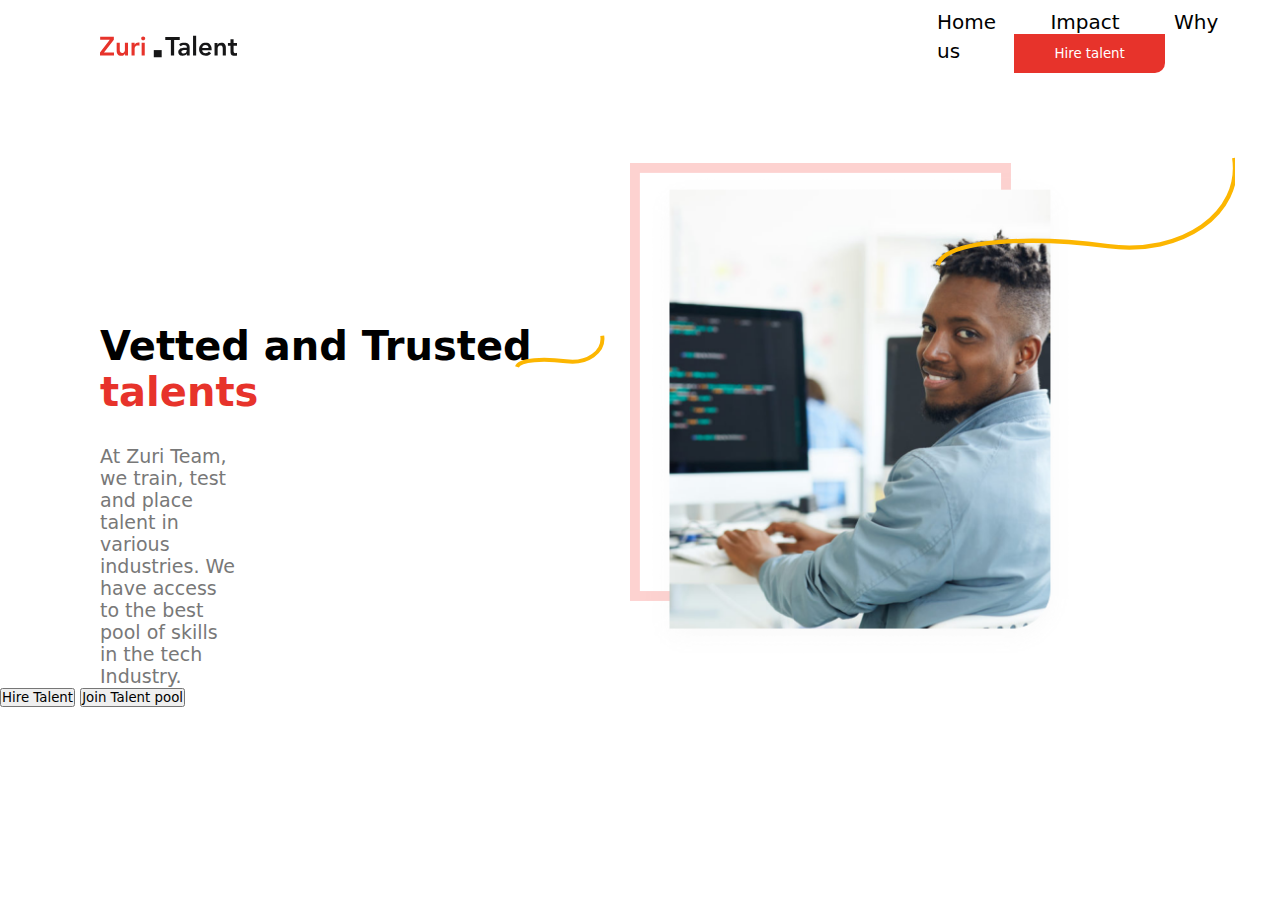
==== experience.html @ 0aecf0aa "Fourth commit containing the third page" ====
<!DOCTYPE html>
<html lang="en">
<head>
    <meta charset="UTF-8">
    <meta http-equiv="X-UA-Compatible" content="IE=edge">
    <meta name="viewport" content="width=device-width, initial-scale=1.0">
    <link rel="stylesheet" href="experience.css"/>
    <title>Zuri</title>
</head>
<body>
    <header>
        <img src="images-thirdpage/logo2.svg">
        <div>
        <a id="head-one">Home</a>
        <a id="head-two">Impact</a>
        <a id="head-three">Why us</a>
        <button>Hire talent</button>
    </div>
    </header>
    <section class="first-phase">
        <div>
        <h2>Vetted and Trusted <span>talents</span></h2>
        <img src="images-thirdpage/thick2.svg" class="whip-one">
        <p>At Zuri Team, we train, test and place talent in various
             industries. We have access to the best pool of skills in
              the tech Industry.</p>
              <button>Hire Talent</button>
              <button>Join Talent pool</button>
            </div>
            <div>
                <img src="images-thirdpage/section1.png" class="man">
                <img src="images-thirdpage/line1.svg" class="whip-two">
            </div>
    </section>
</body>
</html>
---- experience.css ----
*{
    box-sizing: border-box;
    margin: 0;
    padding: 0;
    font-family: system-ui, -apple-system, BlinkMacSystemFont, 'Segoe UI', Roboto, Oxygen, Ubuntu, Cantarell, 'Open Sans', 'Helvetica Neue', sans-serif;
}
header{
    display: flex;
    font-size: 20px;
}
header img{
    margin-left: 100px;
    margin-top: 20px;
}
header div{
    margin-left: 700px;
    margin-top: 10px;
    cursor: pointer;
    }
#head-one{
    margin-right: 48px;
}

#head-two{
    margin-right: 48px;
}
#head-three{
    margin-right: 48px;
}
a:hover{
    padding-bottom: 15px;
    border-bottom: 2px solid #e7332b;
}
header button{
    background-color: #e7332b;
    color: #fff;
    border: none;
    border-bottom-right-radius: 10px;
    padding: 12px 40px 12px 40px;
    cursor: pointer;
}
.first-phase{
    display: flex;
}
.first-phase h2{
    font-size: 35px;
}
.first-phase h2{
    margin: 250px 0px 0px 100px;
    font-size: 40px;
}
.first-phase span{
    color: #e7332b;
}
.whip-one{
    position: absolute;
    margin-left: 515px;
    top: 335px;
    width: 90px;
}
.first-phase p{
    font-size: 19px;
    margin: 30px 390px 0px 100px;
    color: #787878;
    font-weight: 490;
}
.man{
    width: 450px;
    margin-top: 90px;
    margin-right: -500px;
}
.whip-two{
   position: relative;
    width: 300px;
top: -400px;
margin-left: 350px;
}
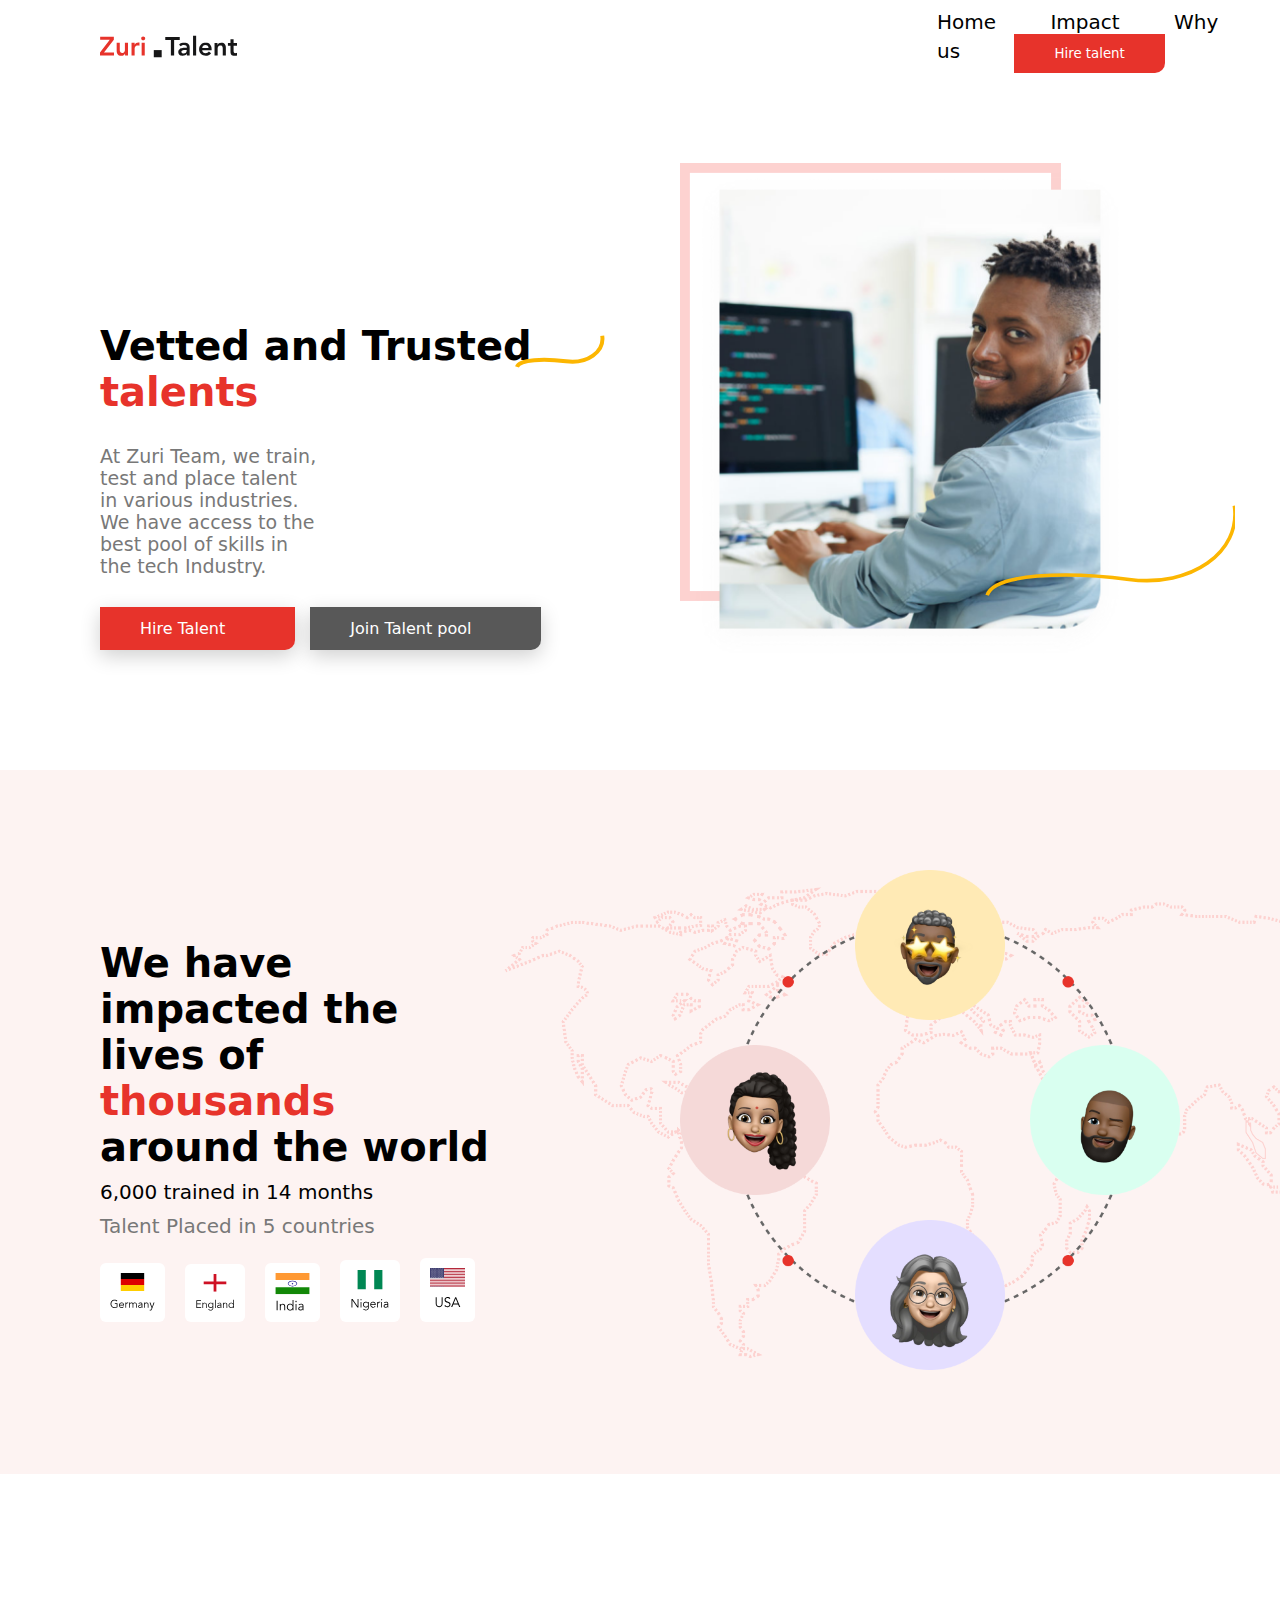
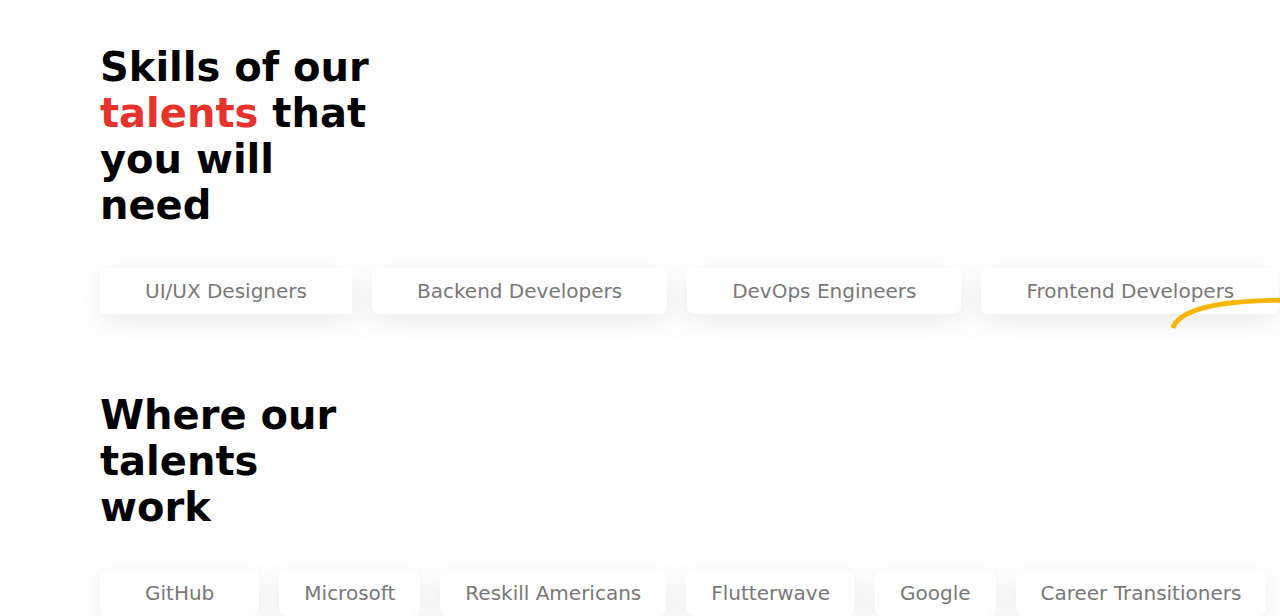
==== commit a542eb2b: "commit for third phase of third page" ====
--- a/experience.html
+++ b/experience.html
@@ -9,7 +9,7 @@
 </head>
 <body>
     <header>
-        <img src="images-thirdpage/logo2.svg">
+        <img src="images/thirdpage/logo2.svg">
         <div>
         <a id="head-one">Home</a>
         <a id="head-two">Impact</a>
@@ -20,17 +20,54 @@
     <section class="first-phase">
         <div>
         <h2>Vetted and Trusted <span>talents</span></h2>
-        <img src="images-thirdpage/thick2.svg" class="whip-one">
+        <img src="images/thirdpage/thick2.svg" class="whip-one">
         <p>At Zuri Team, we train, test and place talent in various
              industries. We have access to the best pool of skills in
               the tech Industry.</p>
-              <button>Hire Talent</button>
-              <button>Join Talent pool</button>
+              <button class="hire-talent">Hire Talent</button>
+              <button class="join-talent">Join Talent pool</button>
             </div>
             <div>
-                <img src="images-thirdpage/section1.png" class="man">
-                <img src="images-thirdpage/line1.svg" class="whip-two">
+                <img src="images/thirdpage/section1.png" class="man">
+                <img src="images/thirdpage/line1.svg" class="whip-two">
             </div>
+    </section>
+    <section class="sec-phase">
+        <div>
+<h2>We have impacted the lives of 
+    <span class="tsands">thousands</span> around the world</h2>
+    <p class="trained">6,000 trained in 14 months</p>
+    <p class="tlent">Talent Placed in 5 countries</p>
+<img src="images/thirdpage/GER.svg" alt="Germany's flag" class="gmany">
+<img src="images/thirdpage/ENG.svg" alt="England's flag" class="eland">
+<img src="images/thirdpage/ind.svg" alt="India's flag" class="india">
+<img src="images/thirdpage/NIG.svg" alt="Nigeria's flag" class="naija">
+<img src="images/thirdpage/ussa.svg" alt="USA's flag" class="yankee">
+</div>
+<div>
+    <img src="images/thirdpage/section2.png" alt="an image of people bitmoji" class="bitmoji">
+</div>
+    </section>
+    <section class="thd-phase">
+<h2>Skills of our <span>talents</span> that
+     you will need</h2>
+     <div>
+    <p class="ui">UI/UX Designers</p>
+     <p class="cohort">Backend Developers</p>
+     <p class="cohort">DevOps Engineers</p>
+     <p class="cohort">Frontend Developers</p>
+     </div>
+     <img src="images/thirdpage/line1.svg" alt="a line" class="whip-three">
+<h3>Where our talents work</h3>
+<div>
+    <p class="github">GitHub</p>
+    <p class="location">Microsoft</p>
+    <p class="location">Reskill Americans</p>
+    <p class="location">Flutterwave</p>
+    <p class="location">Google</p>
+    <p class="location">Career Transitioners</p>
+
+</div>
     </section>
 </body>
 </html>--- a/experience.css
+++ b/experience.css
@@ -7,6 +7,7 @@
 header{
     display: flex;
     font-size: 20px;
+
 }
 header img{
     margin-left: 100px;
@@ -16,6 +17,7 @@
     margin-left: 700px;
     margin-top: 10px;
     cursor: pointer;
+    position: sticky;
     }
 #head-one{
     margin-right: 48px;
@@ -30,6 +32,7 @@
 a:hover{
     padding-bottom: 15px;
     border-bottom: 2px solid #e7332b;
+    background-color: rgba(210, 232, 245, 0.2);
 }
 header button{
     background-color: #e7332b;
@@ -60,7 +63,7 @@
 }
 .first-phase p{
     font-size: 19px;
-    margin: 30px 390px 0px 100px;
+    margin: 30px 360px 0px 100px;
     color: #787878;
     font-weight: 490;
 }
@@ -68,10 +71,178 @@
     width: 450px;
     margin-top: 90px;
     margin-right: -500px;
+    margin-bottom: 100px;
 }
 .whip-two{
    position: relative;
-    width: 300px;
-top: -400px;
+   width: 250px;
+top: -170px;
 margin-left: 350px;
-}+}
+.hire-talent{
+    background-color: #e7332b;
+    color: #fff;
+    border: none;
+    border-bottom-right-radius: 10px;
+    padding: 12px 40px 12px 40px;
+    cursor: pointer;
+    margin: 30px 0 0 100px;
+padding-right: 70px;
+font-size: 16px;
+box-shadow: 0 6px 20px 0 rgba(0, 0, 0, 0.19);
+}
+.join-talent{
+    background-color: #585858;
+    color: #fff;
+    border: none;
+    border-bottom-right-radius: 10px;
+    padding: 12px 40px 12px 40px;
+    cursor: pointer;
+    margin-left: 10px;
+    padding-right: 70px;
+    font-size: 16px;
+    box-shadow: 0 6px 20px 0 rgba(0, 0, 0, 0.19);
+}
+.sec-phase{
+    background-image: url("images/thirdpage/bgsection2.png");
+    background-repeat: no-repeat;
+    background-size: cover;
+display: flex;
+}
+.sec-phase h2{
+    margin-left: 100px;
+    margin-right: 176px;
+    margin-top: 170px;
+    font-weight: 700;
+    font-size: 40px;
+}
+span{
+    color: #e7332b;
+}
+.trained{
+    margin-left: 100px;
+    margin-top: 10px;
+    font-size: 20px;
+    font-weight: 500;
+}
+.tlent{
+    margin-left: 100px;
+    margin-top: 10px;
+    font-size: 20px;
+    color: #787878;
+}
+.gmany{
+    margin-left: 100px;
+    margin-top: 20px;
+    background-color: #fff;
+    border-radius: 6px;
+    padding: 10px;
+    width: 65px;
+}
+.eland{
+    margin-left: 15px;
+    margin-top: 20px;
+    background-color: #fff;
+    border-radius: 6px;
+    padding: 10px;
+    width: 60px;
+}
+.india{
+    margin-left: 15px;
+    margin-top: 20px;
+    background-color: #fff;
+    border-radius: 6px;
+    padding: 10px;
+    width: 55px;
+}
+.naija{
+    margin-left: 15px;
+    margin-top: 20px;
+    background-color: #fff;
+    border-radius: 6px;
+    padding: 10px;
+    width: 60px;
+}
+.yankee{
+    margin-left: 15px;
+    margin-top: 20px;
+    background-color: #fff;
+    border-radius: 6px;
+    padding: 10px;
+    width: 55px;
+}
+
+.bitmoji{
+    width: 500px;
+    margin-right: 100px;
+    margin-top: 100px;
+    margin-bottom: 100px;
+}
+.thd-phase h2{
+    margin-left: 100px;
+    margin-right: 900px;
+    margin-top: 170px;
+    font-weight: 700;
+    font-size: 40px;
+}
+.thd-phase div{
+    display: flex;
+   
+}
+.ui{
+    background: #fff;
+    margin-left: 100px;
+    margin-top: 40px;
+    box-shadow: 0 8px 30px hsla(0,0%,48%,.16);
+    color: #787878;
+    font-size: 20px;
+    font-weight: 400;
+    text-align: center;
+    padding: 11px 45px;
+}
+.cohort{
+    background: #fff;
+    margin-left: 20px;
+    margin-top: 40px;
+    border-radius: 8px;
+    box-shadow: 0 8px 30px hsla(0,0%,48%,.16);
+    color: #787878;
+    font-size: 20px;
+    font-weight: 400;
+    padding: 11px 45px;
+}
+ .whip-three{
+    position: relative;
+    width: 340px;
+    top: -109px;
+    margin-left: 1170px;
+   }
+   .thd-phase h3{
+    margin-left: 100px;
+    margin-right: 900px;
+    margin-top: -50px;
+    font-weight: 700;
+    font-size: 40px;
+   }
+   .github{
+    background: #fff;
+    margin-left: 100px;
+    margin-top: 40px;
+    border-radius: 8px;
+    box-shadow: 0 8px 30px hsla(0,0%,48%,.16);
+    color: #787878;
+    font-size: 20px;
+    font-weight: 400;
+    padding: 11px 45px;
+   }
+   .location{
+    background: #fff;
+    margin-left: 20px;
+    margin-top: 40px;
+    border-radius: 8px;
+    box-shadow: 0 8px 30px hsla(0,0%,48%,.16);
+    color: #787878;
+    font-size: 20px;
+    font-weight: 400;
+    padding: 11px 25px;
+   }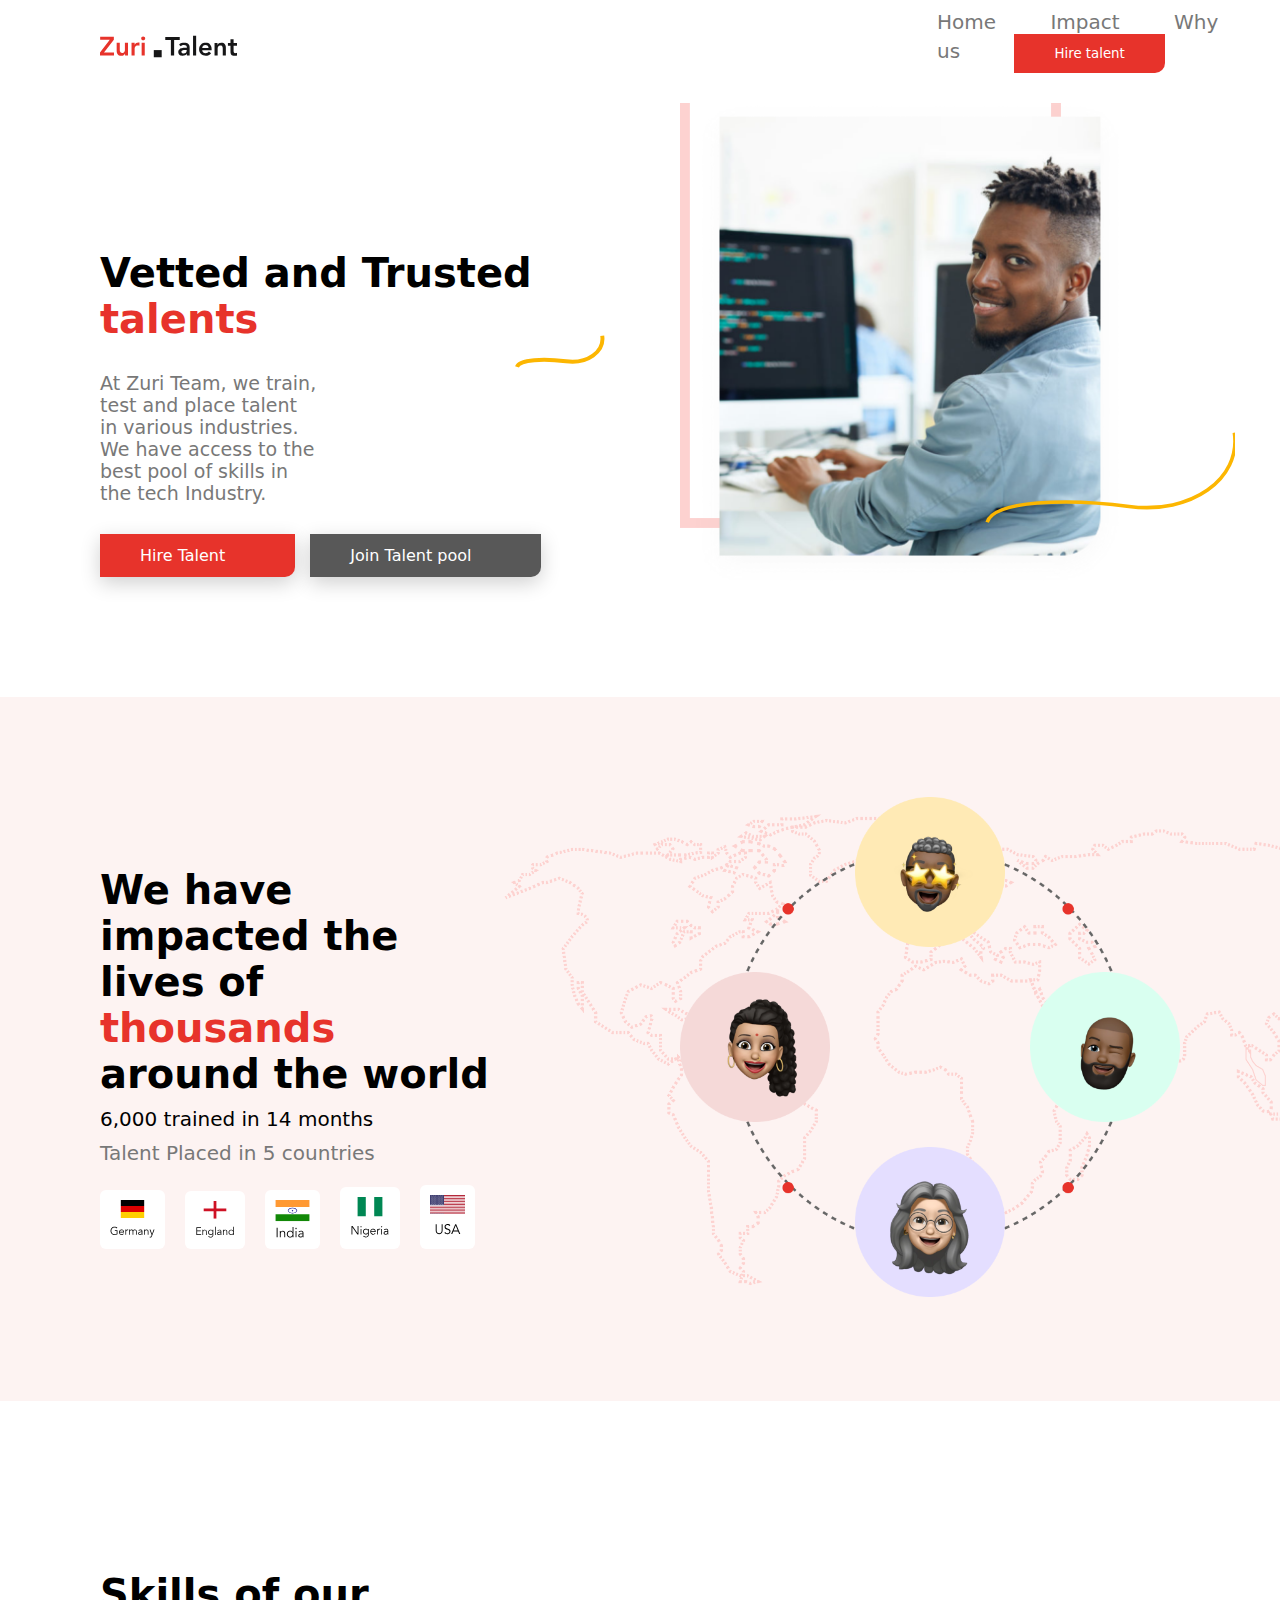
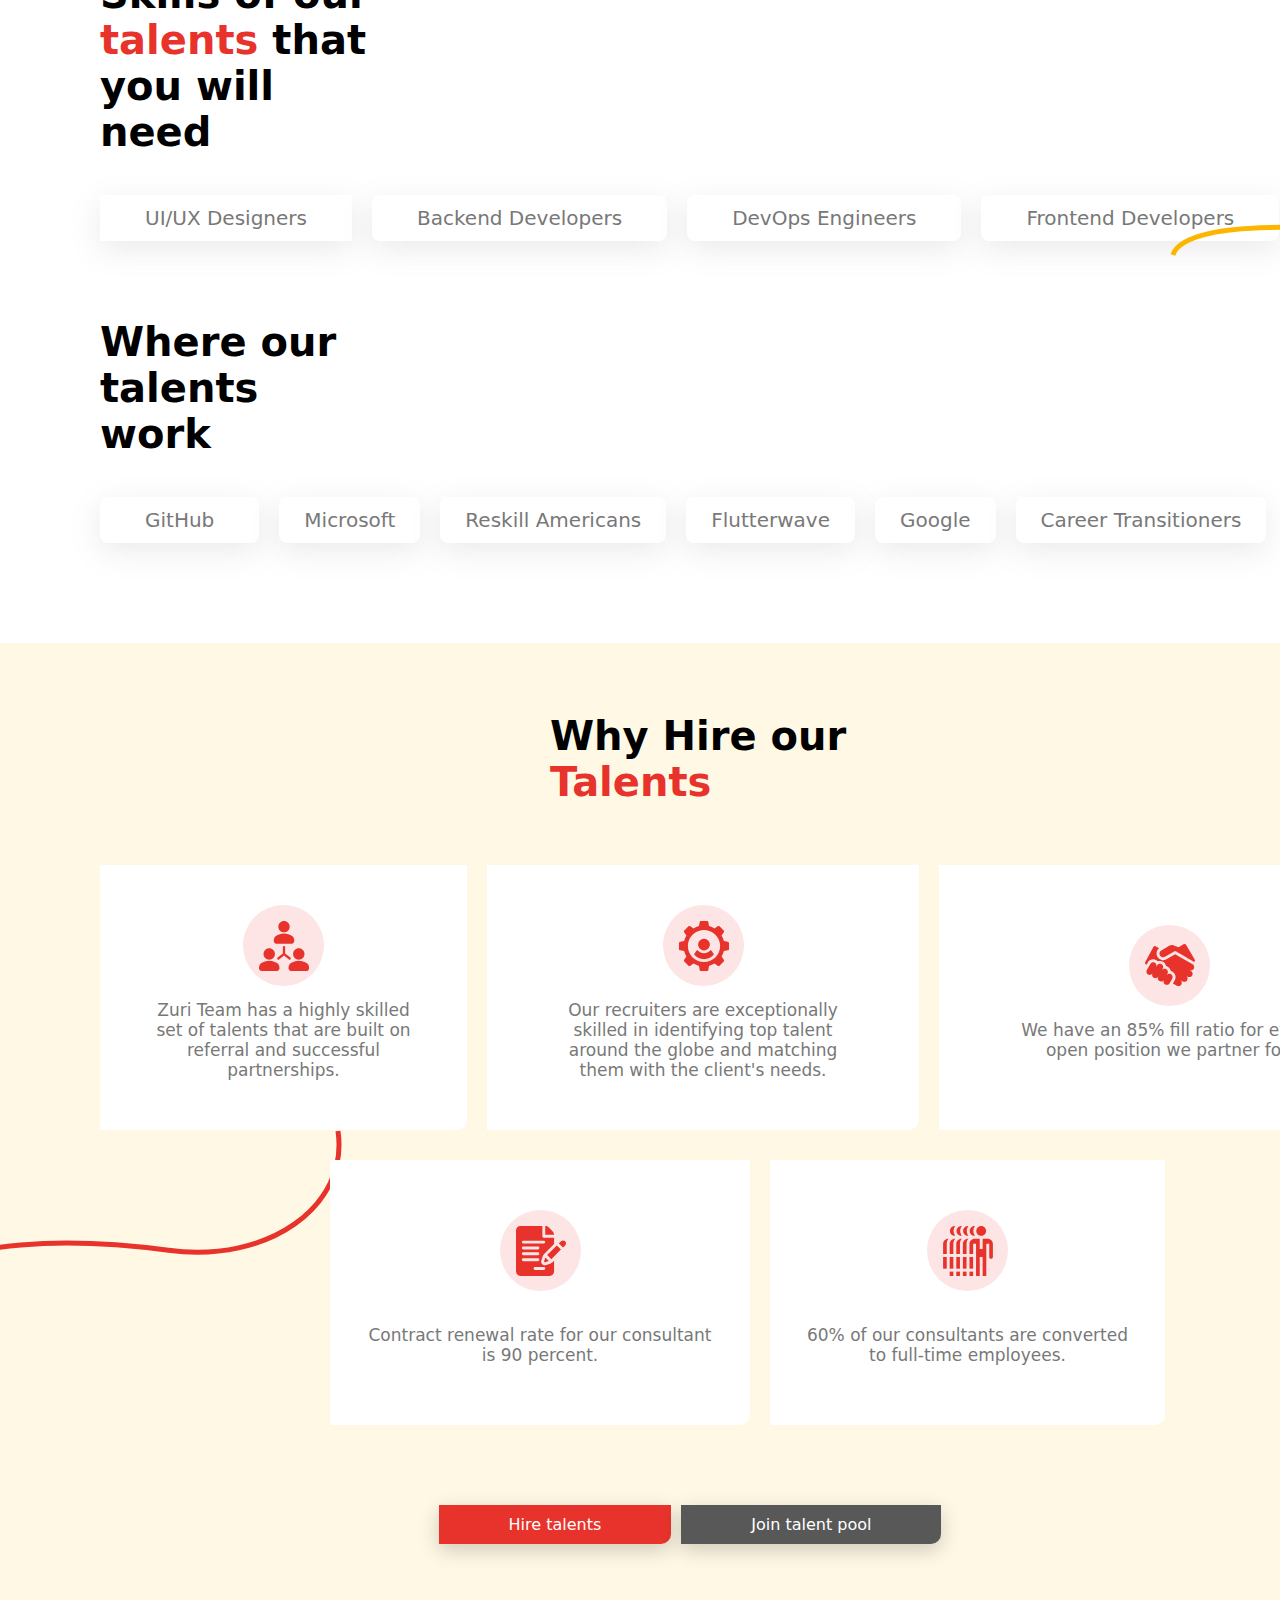
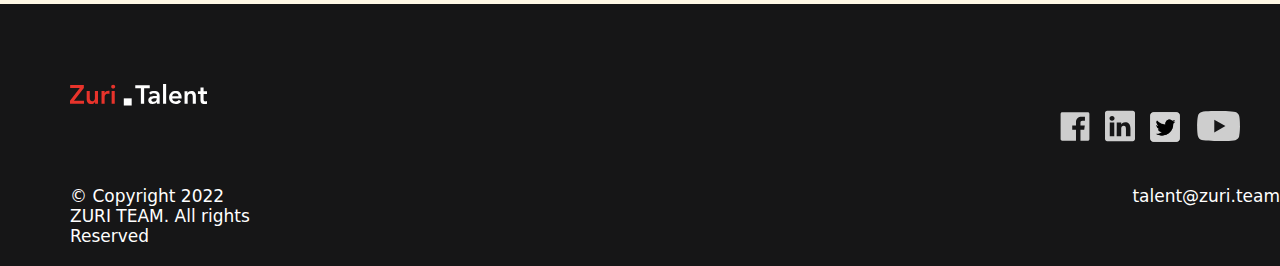
==== commit 5d8fd3b4: "Latest update for pages one and three" ====
--- a/experience.html
+++ b/experience.html
@@ -11,9 +11,9 @@
     <header>
         <img src="images/thirdpage/logo2.svg">
         <div>
-        <a id="head-one">Home</a>
-        <a id="head-two">Impact</a>
-        <a id="head-three">Why us</a>
+        <a href="" id="head-one" class="headies">Home</a>
+        <a href="" id="head-two" class="headies">Impact</a>
+        <a href="" id="head-three" class="headies">Why us</a>
         <button>Hire talent</button>
     </div>
     </header>
@@ -66,8 +66,60 @@
     <p class="location">Flutterwave</p>
     <p class="location">Google</p>
     <p class="location">Career Transitioners</p>
-
 </div>
     </section>
+    <section class="fourth-phase">
+        <h2>Why Hire our <span>Talents</span></h2>
+        <div class="grind_one">
+            <div class="abox">
+                <img src="images/thirdpage/people.svg" alt="logo of people">
+                 <p class="skilled">Zuri Team has a highly skilled set of 
+                    talents that are built on referral and
+                     successful partnerships.</p>
+            </div>
+            <div class="bbox">
+                <img src="images/thirdpage/mech.svg" alt="mech logo">
+                <p class="client">Our recruiters are exceptionally skilled in 
+                    identifying top talent around the globe
+                     and matching them with the client's
+                      needs.</p>
+            </div>
+            <div class="cbox">
+                <img src="images/thirdpage/hand.svg" alt="handshake logo">
+                <p class="ratio">We have an 85% fill ratio for every open 
+                    position we partner for.</p>
+            </div>
+        </div>
+        <img src="images/thirdpage/rope.svg" alt="a band of line" class="red-line">
+        <div class="grind_two">
+            <div class="dbox">
+                <img src="images/thirdpage/write.svg" alt="book logo">
+                <p class="contract">Contract renewal rate for our consultant
+                     is 90 percent.</p>
+            </div>
+            <div class="ebox">
+                <img src="images/thirdpage/many.svg" alt="book logo">
+                <p class="convert">60% of our consultants are converted to
+                     full-time employees.</p>
+            </div>
+        </div>
+        <div class="hj-t">
+        <button class="hire-talent-2">Hire talents</button>
+        <button class="join-talent-2">Join talent pool</button>
+    </div>
+    </section>
+    <footer class="end">
+        <div >
+            <a href="experience.html" class="end-1"><img src="images/thirdpage/logo.svg" ></a>
+            <a href="experience.html" class="end-2"><img src="images/thirdpage/facebook.svg" class="fbf"></a>
+            <a href="experience.html"><img src="images/thirdpage/linkd.svg" class="end-3"></a>
+            <a href="experience.html"><img src="images/thirdpage/twit.png" class="end-4"></a>
+            <a href="experience.html"><img src="images/thirdpage/youtube.svg" class="end-5"></a>
+        </div>
+        <div class="final">
+            <p class="final-1">© Copyright 2022 ZURI TEAM. All rights Reserved</p>
+            <p class="final-2">talent@zuri.team</p>
+        </div>
+    </footer>
 </body>
 </html>--- a/experience.css
+++ b/experience.css
@@ -7,6 +7,10 @@
 header{
     display: flex;
     font-size: 20px;
+position: fixed;
+background-color: #fff;
+padding-bottom: 30px;
+width: 100%;
 
 }
 header img{
@@ -17,19 +21,25 @@
     margin-left: 700px;
     margin-top: 10px;
     cursor: pointer;
-    position: sticky;
+
     }
 #head-one{
     margin-right: 48px;
+    color: #787878;
+    text-decoration: none;
 }
 
 #head-two{
     margin-right: 48px;
+    text-decoration: none;
+    color: #787878;
 }
 #head-three{
     margin-right: 48px;
-}
-a:hover{
+    text-decoration: none;
+    color: #787878;
+}
+.headies:hover{
     padding-bottom: 15px;
     border-bottom: 2px solid #e7332b;
     background-color: rgba(210, 232, 245, 0.2);
@@ -199,6 +209,10 @@
     font-weight: 400;
     text-align: center;
     padding: 11px 45px;
+}
+.ui:hover{
+    position: relative;
+    bottom: 10px;
 }
 .cohort{
     background: #fff;
@@ -210,7 +224,11 @@
     font-size: 20px;
     font-weight: 400;
     padding: 11px 45px;
-}
+    }
+    .cohort:hover{
+        position: relative;
+    bottom: 10px;
+    }
  .whip-three{
     position: relative;
     width: 340px;
@@ -234,6 +252,10 @@
     font-size: 20px;
     font-weight: 400;
     padding: 11px 45px;
+   }
+   .github:hover{
+    position: relative;
+    bottom: 10px;
    }
    .location{
     background: #fff;
@@ -245,4 +267,209 @@
     font-size: 20px;
     font-weight: 400;
     padding: 11px 25px;
-   }+   }
+   .location:hover{
+    position: relative;
+    bottom: 10px;
+   }
+   .fourth-phase{
+    background-color: rgb(255, 248, 229);
+    margin-top: 100px;
+   }
+   .grind_one{
+    display: flex;
+   }
+   .grind_one{
+    padding-top: 60px;
+   }
+   .fourth-phase h2{
+    font-weight: 700;
+    font-size: 40px;
+    margin-left: 550px;
+padding-top: 70px;
+padding-right: 400px;
+   }
+   .red-line{
+    position: absolute;
+   }
+  .abox{
+background-color: #fff;
+color:#787878;
+margin-left: 100px;
+text-align: center;
+padding-top: 40px;
+padding-bottom: 50px;
+padding-right: 50px;
+padding-left: 50px;
+border-bottom-right-radius: 10px;
+  }
+  .skilled{
+font-size: 17px;
+  text-align: center;
+  width:267px;
+  padding-top: 10px;
+  }
+  .abox:hover{
+    background-color: #161617;
+    color: #fff;
+  }
+  .bbox{
+    background-color: #fff;
+    text-align: center;
+    margin-left: 20px;
+   padding-top: 40px;
+   color:#787878;
+   padding-right: 60px;
+padding-left: 60px;
+   border-bottom-right-radius: 10px;
+  }
+  .client{
+    font-size: 17px;
+    text-align: center;
+    width:312px;
+    padding-top: 10px;
+  }
+  
+  .bbox:hover{
+    background-color: #161617;
+    color: #fff;
+
+  }
+  .cbox{
+    background-color: #fff;
+    color:#787878;
+    
+    margin-left: 20px;
+    padding-right: 80px;
+    padding-left: 80px;
+    padding-top: 60px;
+    border-bottom-right-radius: 10px;
+    text-align: center;
+}
+.ratio{
+    text-align: center;
+    font-size: 17px;
+width: 300px;
+    padding-top: 10px;
+}
+
+.cbox:hover{
+    background-color: #161617;
+    color: #fff;
+}
+ .grind_two{
+    display: flex;
+   
+ }
+  .dbox{
+    background-color: #fff;
+    color:#787878;
+    margin-left: 330px;
+    padding-top: 50px;
+    padding-bottom: 60px;
+    margin-top: 30px;
+    z-index: 1;
+    text-align: center;
+    padding-right: 30px;
+padding-left: 30px;
+border-bottom-right-radius: 10px;
+}
+.contract{
+font-size: 17px;
+width: 360px;
+padding-top: 30px;
+}
+.dbox:hover{
+    background-color: #161617;
+    color: #fff;
+  }
+  .ebox{
+    background-color: #fff;
+    color:#787878;
+    margin-left: 20px;
+     margin-top: 30px;
+    padding-top: 50px;
+    padding-bottom: 60px;
+    text-align: center;
+    padding-right: 30px;
+    padding-left: 30px;
+    border-bottom-right-radius: 10px;
+  }
+  .convert{
+font-size: 17px;
+padding-top: 30px;
+width:335px;
+  }
+  .ebox:hover{
+    background-color: #161617;
+    color: #fff;
+  }
+  .hj-t{
+    display: flex;
+    justify-content: center;
+    padding-bottom: 60px;
+  }
+  .hire-talent-2{
+    background-color: #e7332b;
+    color: #fff;
+    border: none;
+    border-bottom-right-radius: 10px;
+    padding: 10px 70px 10px 70px;
+    cursor: pointer;
+    margin: 80px 0 0 100px;
+font-size: 16px;
+box-shadow: 0 6px 20px 0 rgba(0, 0, 0, 0.19);
+  }
+  .join-talent-2{
+    background-color: #585858;
+    color: #fff;
+    border: none;
+    border-bottom-right-radius: 10px;
+    padding: 10px 70px 10px 70px;
+    cursor: pointer;
+    margin: 80px 0 0 10px;
+   
+    font-size: 16px;
+    box-shadow: 0 6px 20px 0 rgba(0, 0, 0, 0.19);
+  }
+  .end{
+    background-color: #161617;
+    padding-top: 80px;
+  }
+  .end-1{
+     margin-left: 70px;
+  }
+  .end-2{
+    margin-left: 1060px;
+}
+.fbf{
+    width: 30px;
+}
+  .end-3{
+    width: 30px;
+    margin-left: 10px;
+  }
+  .end-4{
+    width: 30px;
+    margin-left: 10px;
+  }
+  .end-5{
+    margin-left: 10px;
+    width: 45px;
+  }
+  .final{
+    color: #fff;
+    display: flex;
+  }
+  .final-1{
+    margin-left: 70px;
+    padding-top: 40px;
+    font-size: 17px;
+    padding-bottom: 20px;
+  }
+  .final-2{
+    margin-left: 880px;
+    padding-top: 40px;
+    font-size: 17px;
+    padding-bottom: 20px;
+  }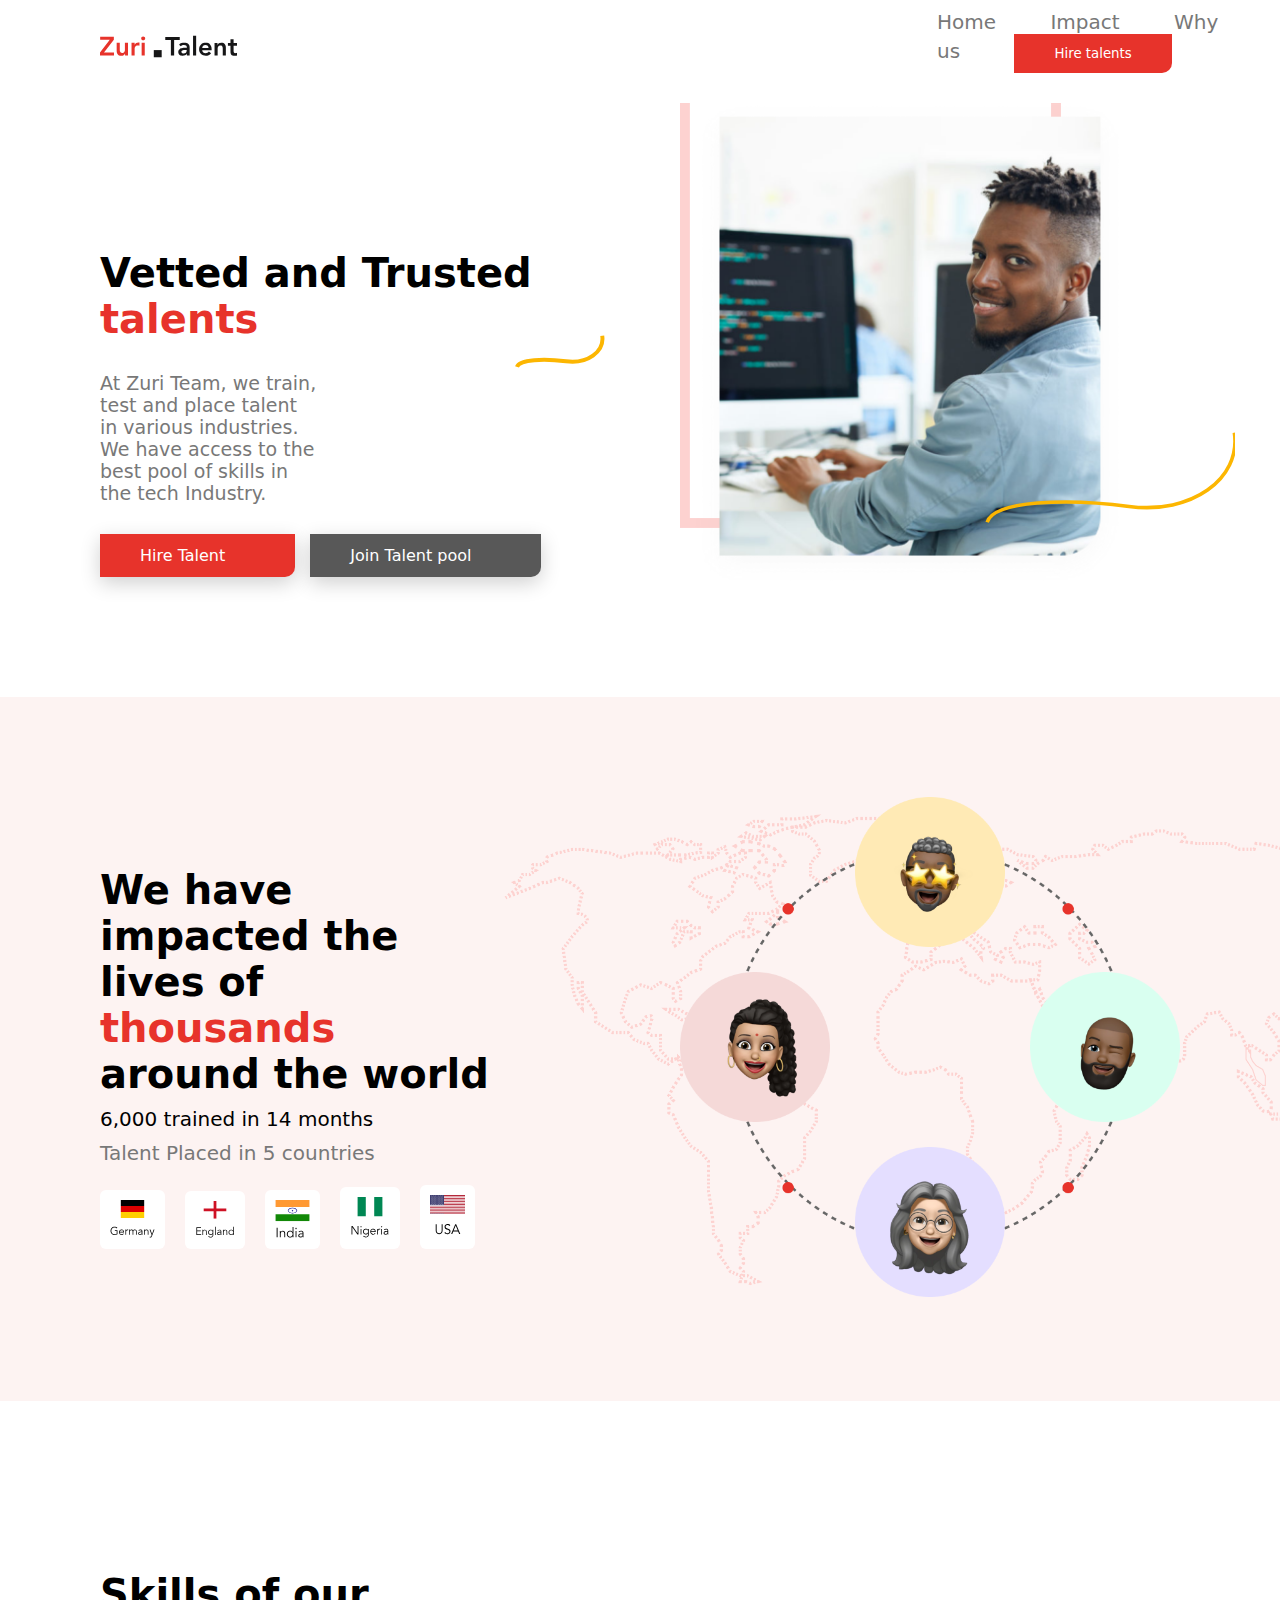
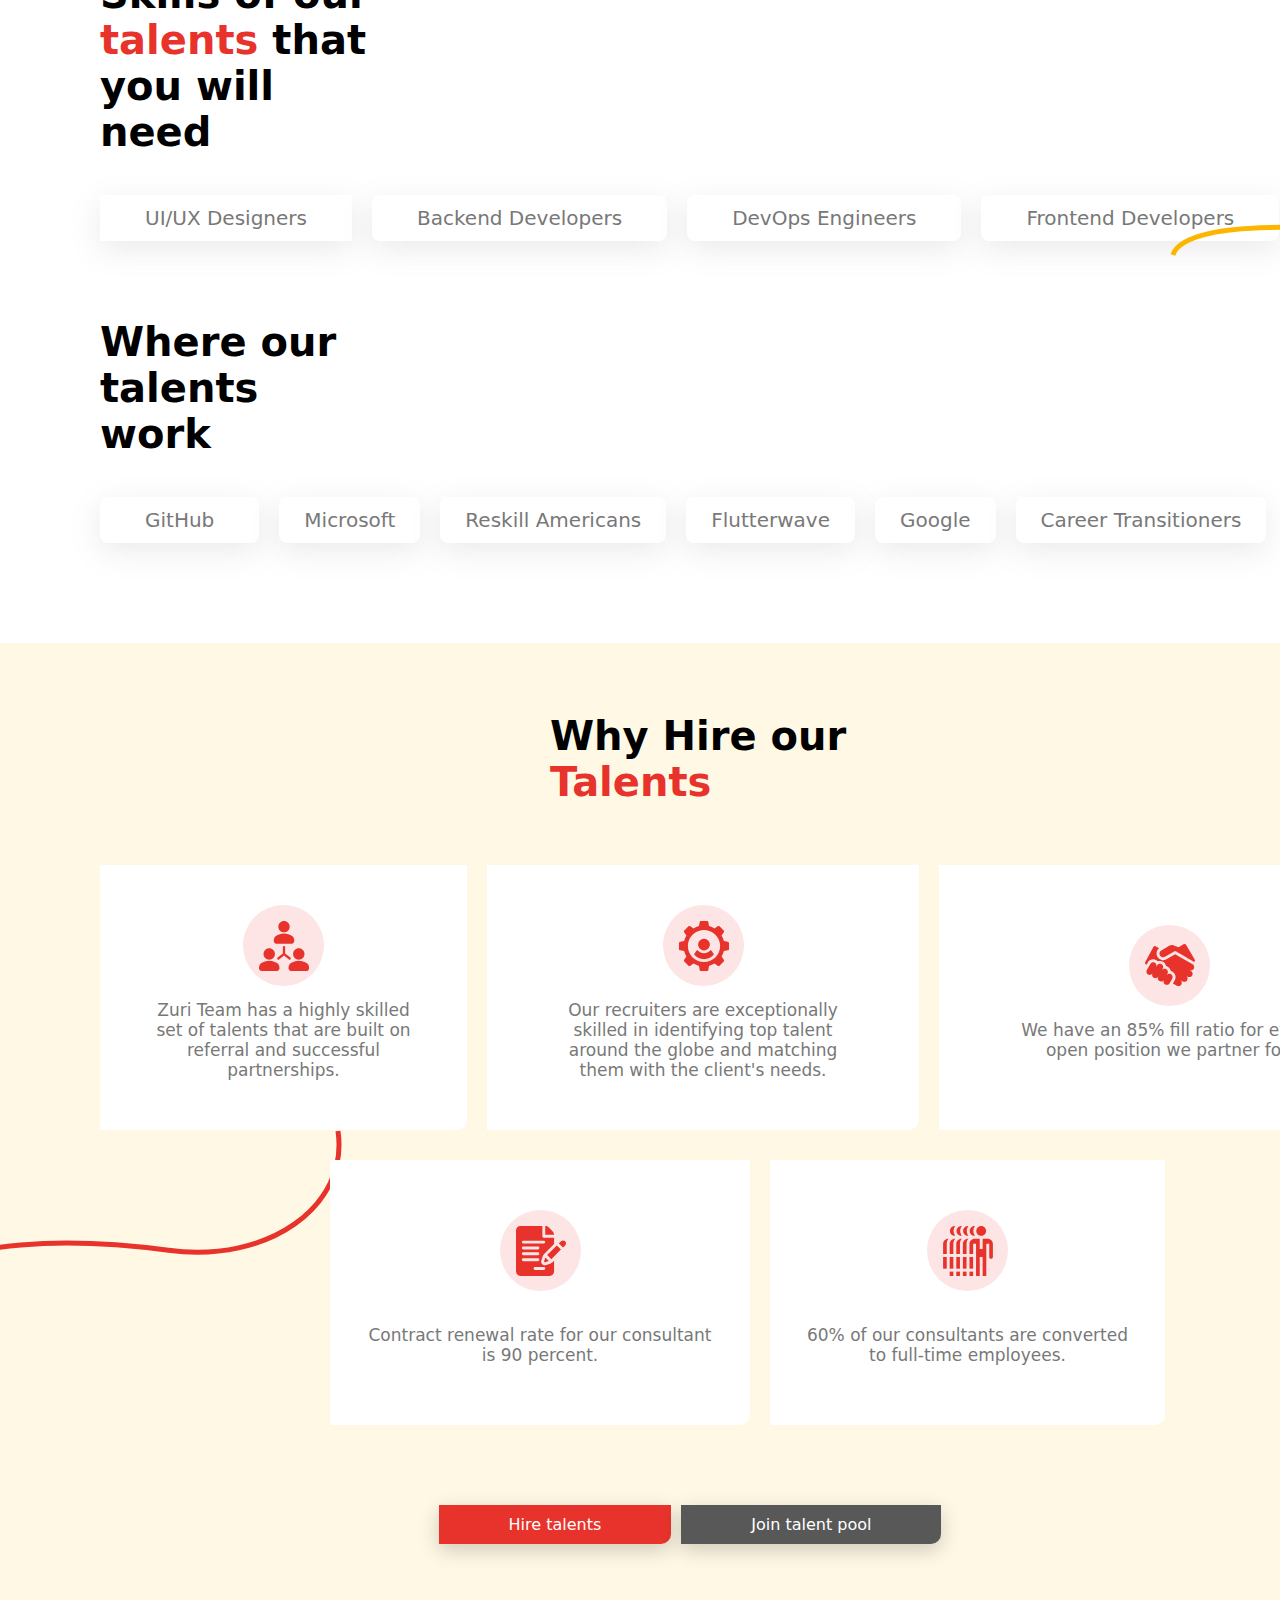
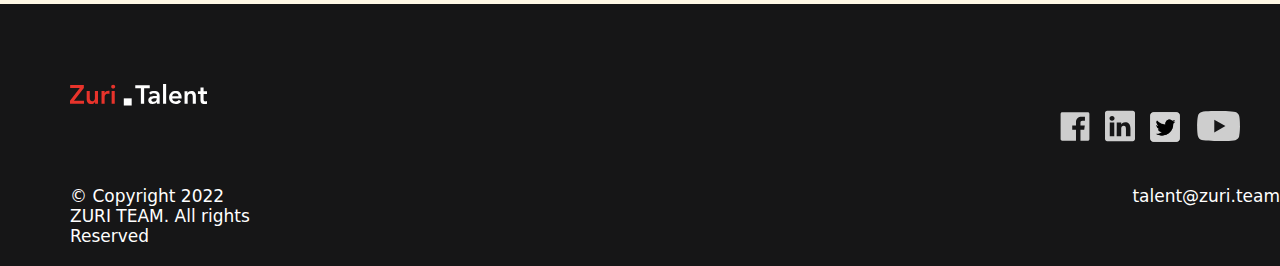
==== commit 25934e09: "update for tablet view 3rd page" ====
--- a/experience.html
+++ b/experience.html
@@ -1,71 +1,80 @@
 <!DOCTYPE html>
 <html lang="en">
+
 <head>
     <meta charset="UTF-8">
     <meta http-equiv="X-UA-Compatible" content="IE=edge">
     <meta name="viewport" content="width=device-width, initial-scale=1.0">
-    <link rel="stylesheet" href="experience.css"/>
+    <link rel="stylesheet" href="experience.css" />
     <title>Zuri</title>
 </head>
+
 <body>
     <header>
         <img src="images/thirdpage/logo2.svg">
         <div>
-        <a href="" id="head-one" class="headies">Home</a>
-        <a href="" id="head-two" class="headies">Impact</a>
-        <a href="" id="head-three" class="headies">Why us</a>
-        <button>Hire talent</button>
-    </div>
+            <a href="" id="head-one" class="headies">Home</a>
+            <a href="" id="head-two" class="headies">Impact</a>
+            <a href="" id="head-three" class="headies">Why us</a>
+            <button>Hire talents</button>
+        </div>
     </header>
     <section class="first-phase">
         <div>
-        <h2>Vetted and Trusted <span>talents</span></h2>
-        <img src="images/thirdpage/thick2.svg" class="whip-one">
-        <p>At Zuri Team, we train, test and place talent in various
-             industries. We have access to the best pool of skills in
-              the tech Industry.</p>
-              <button class="hire-talent">Hire Talent</button>
-              <button class="join-talent">Join Talent pool</button>
-            </div>
-            <div>
-                <img src="images/thirdpage/section1.png" class="man">
-                <img src="images/thirdpage/line1.svg" class="whip-two">
-            </div>
+            <h2>Vetted and Trusted <span>talents</span></h2>
+            <img src="images/thirdpage/thick2.svg" class="whip-one">
+            <p>At Zuri Team, we train, test and place talent in various
+                industries. We have access to the best pool of skills in
+                the tech Industry.</p>
+                <div class="hj">
+            <button class="hire-talent">Hire Talent</button>
+            <button class="join-talent">Join Talent pool</button>
+        </div>
+        </div>
+        <div>
+            <img src="images/thirdpage/section1.png" class="man">
+            <img src="images/thirdpage/line1.svg" class="whip-two">
+        </div>
     </section>
     <section class="sec-phase">
         <div>
-<h2>We have impacted the lives of 
-    <span class="tsands">thousands</span> around the world</h2>
-    <p class="trained">6,000 trained in 14 months</p>
-    <p class="tlent">Talent Placed in 5 countries</p>
-<img src="images/thirdpage/GER.svg" alt="Germany's flag" class="gmany">
-<img src="images/thirdpage/ENG.svg" alt="England's flag" class="eland">
-<img src="images/thirdpage/ind.svg" alt="India's flag" class="india">
-<img src="images/thirdpage/NIG.svg" alt="Nigeria's flag" class="naija">
-<img src="images/thirdpage/ussa.svg" alt="USA's flag" class="yankee">
-</div>
-<div>
-    <img src="images/thirdpage/section2.png" alt="an image of people bitmoji" class="bitmoji">
-</div>
+            <h2>We have impacted the lives of
+                <span class="tsands">thousands</span> around the world
+            </h2>
+            <p class="trained">6,000 trained in 14 months</p>
+            <p class="tlent">Talent Placed in 5 countries</p>
+            <img src="images/thirdpage/GER.svg" alt="Germany's flag" class="gmany">
+            <img src="images/thirdpage/ENG.svg" alt="England's flag" class="eland">
+            <img src="images/thirdpage/ind.svg" alt="India's flag" class="india">
+            <img src="images/thirdpage/NIG.svg" alt="Nigeria's flag" class="naija">
+            <img src="images/thirdpage/ussa.svg" alt="USA's flag" class="yankee">
+        </div>
+        <div>
+            <img src="images/thirdpage/section2.png" alt="an image of people bitmoji" class="bitmoji">
+        </div>
     </section>
     <section class="thd-phase">
-<h2>Skills of our <span>talents</span> that
-     you will need</h2>
-     <div>
-    <p class="ui">UI/UX Designers</p>
-     <p class="cohort">Backend Developers</p>
-     <p class="cohort">DevOps Engineers</p>
-     <p class="cohort">Frontend Developers</p>
-     </div>
-     <img src="images/thirdpage/line1.svg" alt="a line" class="whip-three">
-<h3>Where our talents work</h3>
-<div>
-    <p class="github">GitHub</p>
-    <p class="location">Microsoft</p>
-    <p class="location">Reskill Americans</p>
-    <p class="location">Flutterwave</p>
-    <p class="location">Google</p>
-    <p class="location">Career Transitioners</p>
+        <h2>Skills of our <span>talents</span> that
+            you will need</h2>
+        <div class="ubdf">
+            <p class="ui">UI/UX Designers</p>
+            <p class="cohort">Backend Developers</p>
+            <p class="cohort">DevOps Engineers</p>
+            <p class="cohort cof">Frontend Developers</p>
+        </div>
+        <img src="images/thirdpage/line1.svg" alt="a line" class="whip-three">
+        <h3>Where our talents work</h3>
+        <div class="where">
+        <div>
+            <p class="github">GitHub</p>
+            <p class="location">Microsoft</p>
+            <p class="location">Reskill Americans</p>
+        </div>
+        <div>
+            <p class="location flutter">Flutterwave</p>
+            <p class="location">Google</p>
+            <p class="location">Career Transitioners</p>
+    </div>
 </div>
     </section>
     <section class="fourth-phase">
@@ -73,20 +82,20 @@
         <div class="grind_one">
             <div class="abox">
                 <img src="images/thirdpage/people.svg" alt="logo of people">
-                 <p class="skilled">Zuri Team has a highly skilled set of 
+                <p class="skilled">Zuri Team has a highly skilled set of
                     talents that are built on referral and
-                     successful partnerships.</p>
+                    successful partnerships.</p>
             </div>
             <div class="bbox">
                 <img src="images/thirdpage/mech.svg" alt="mech logo">
-                <p class="client">Our recruiters are exceptionally skilled in 
+                <p class="client">Our recruiters are exceptionally skilled in
                     identifying top talent around the globe
-                     and matching them with the client's
-                      needs.</p>
+                    and matching them with the client's
+                    needs.</p>
             </div>
             <div class="cbox">
                 <img src="images/thirdpage/hand.svg" alt="handshake logo">
-                <p class="ratio">We have an 85% fill ratio for every open 
+                <p class="ratio">We have an 85% fill ratio for every open
                     position we partner for.</p>
             </div>
         </div>
@@ -95,22 +104,22 @@
             <div class="dbox">
                 <img src="images/thirdpage/write.svg" alt="book logo">
                 <p class="contract">Contract renewal rate for our consultant
-                     is 90 percent.</p>
+                    is 90 percent.</p>
             </div>
             <div class="ebox">
                 <img src="images/thirdpage/many.svg" alt="book logo">
                 <p class="convert">60% of our consultants are converted to
-                     full-time employees.</p>
+                    full-time employees.</p>
             </div>
         </div>
         <div class="hj-t">
-        <button class="hire-talent-2">Hire talents</button>
-        <button class="join-talent-2">Join talent pool</button>
-    </div>
+            <button class="hire-talent-2">Hire talents</button>
+            <button class="join-talent-2">Join talent pool</button>
+        </div>
     </section>
     <footer class="end">
-        <div >
-            <a href="experience.html" class="end-1"><img src="images/thirdpage/logo.svg" ></a>
+        <div>
+            <a href="experience.html" class="end-1"><img src="images/thirdpage/logo.svg" class="eimg"></a>
             <a href="experience.html" class="end-2"><img src="images/thirdpage/facebook.svg" class="fbf"></a>
             <a href="experience.html"><img src="images/thirdpage/linkd.svg" class="end-3"></a>
             <a href="experience.html"><img src="images/thirdpage/twit.png" class="end-4"></a>
@@ -122,4 +131,5 @@
         </div>
     </footer>
 </body>
+
 </html>--- a/experience.css
+++ b/experience.css
@@ -1,475 +1,774 @@
-*{
-    box-sizing: border-box;
-    margin: 0;
-    padding: 0;
-    font-family: system-ui, -apple-system, BlinkMacSystemFont, 'Segoe UI', Roboto, Oxygen, Ubuntu, Cantarell, 'Open Sans', 'Helvetica Neue', sans-serif;
-}
-header{
-    display: flex;
-    font-size: 20px;
-position: fixed;
-background-color: #fff;
-padding-bottom: 30px;
-width: 100%;
+* {
+  box-sizing: border-box;
+  margin: 0;
+  padding: 0;
+  font-family: system-ui, -apple-system, BlinkMacSystemFont, "Segoe UI", Roboto,
+    Oxygen, Ubuntu, Cantarell, "Open Sans", "Helvetica Neue", sans-serif;
+}
+header {
+  display: flex;
+  font-size: 20px;
+  position: fixed;
+  background-color: #fff;
+  padding-bottom: 30px;
+  width: 100%;
+}
+header img {
+  margin-left: 100px;
+  margin-top: 20px;
+}
+header div {
+  margin-left: 700px;
+  margin-top: 10px;
+  cursor: pointer;
+}
+#head-one {
+  margin-right: 48px;
+  color: #787878;
+  text-decoration: none;
+}
 
-}
-header img{
-    margin-left: 100px;
-    margin-top: 20px;
-}
-header div{
-    margin-left: 700px;
-    margin-top: 10px;
-    cursor: pointer;
+#head-two {
+  margin-right: 48px;
+  text-decoration: none;
+  color: #787878;
+}
+#head-three {
+  margin-right: 48px;
+  text-decoration: none;
+  color: #787878;
+}
+.headies:hover {
+  padding-bottom: 15px;
+  border-bottom: 2px solid #e7332b;
+  background-color: rgba(210, 232, 245, 0.2);
+}
+header button {
+  background-color: #e7332b;
+  color: #fff;
+  border: none;
+  border-bottom-right-radius: 10px;
+  padding: 12px 40px 12px 40px;
+  cursor: pointer;
+}
+.first-phase {
+  display: flex;
+}
+.first-phase h2 {
+  font-size: 35px;
+}
+.first-phase h2 {
+  margin: 250px 0px 0px 100px;
+  font-size: 40px;
+}
+.first-phase span {
+  color: #e7332b;
+}
+.whip-one {
+  position: absolute;
+  margin-left: 515px;
+  top: 335px;
+  width: 90px;
+}
+.first-phase p {
+  font-size: 19px;
+  margin: 30px 360px 0px 100px;
+  color: #787878;
+  font-weight: 490;
+}
+.man {
+  width: 450px;
+  margin-top: 90px;
+  margin-right: -500px;
+  margin-bottom: 100px;
+}
+.whip-two {
+  position: relative;
+  width: 250px;
+  top: -170px;
+  margin-left: 350px;
+}
+.hire-talent {
+  background-color: #e7332b;
+  color: #fff;
+  border: none;
+  border-bottom-right-radius: 10px;
+  padding: 12px 40px 12px 40px;
+  cursor: pointer;
+  margin: 30px 0 0 100px;
+  padding-right: 70px;
+  font-size: 16px;
+  box-shadow: 0 6px 20px 0 rgba(0, 0, 0, 0.19);
+}
+.join-talent {
+background-color: #585858;
+  color: #fff;
+  border: none;
+  border-bottom-right-radius: 10px;
+  padding: 12px 40px 12px 40px;
+  cursor: pointer;
+  margin-left: 10px;
+  padding-right: 70px;
+  font-size: 16px;
+  box-shadow: 0 6px 20px 0 rgba(0, 0, 0, 0.19);
+}
+.sec-phase {
+  background-image: url("images/thirdpage/bgsection2.png");
+  background-repeat: no-repeat;
+  background-size: cover;
+  display: flex;
+}
+.sec-phase h2 {
+  margin-left: 100px;
+  margin-right: 176px;
+  margin-top: 170px;
+  font-weight: 700;
+  font-size: 40px;
+}
+span {
+  color: #e7332b;
+}
+.trained {
+  margin-left: 100px;
+  margin-top: 10px;
+  font-size: 20px;
+  font-weight: 500;
+}
+.tlent {
+  margin-left: 100px;
+  margin-top: 10px;
+  font-size: 20px;
+  color: #787878;
+}
+.gmany {
+  margin-left: 100px;
+  margin-top: 20px;
+  background-color: #fff;
+  border-radius: 6px;
+  padding: 10px;
+  width: 65px;
+}
+.eland {
+  margin-left: 15px;
+  margin-top: 20px;
+  background-color: #fff;
+  border-radius: 6px;
+  padding: 10px;
+  width: 60px;
+}
+.india {
+  margin-left: 15px;
+  margin-top: 20px;
+  background-color: #fff;
+  border-radius: 6px;
+  padding: 10px;
+  width: 55px;
+}
+.naija {
+  margin-left: 15px;
+  margin-top: 20px;
+  background-color: #fff;
+  border-radius: 6px;
+  padding: 10px;
+  width: 60px;
+}
+.yankee {
+  margin-left: 15px;
+  margin-top: 20px;
+  background-color: #fff;
+  border-radius: 6px;
+  padding: 10px;
+  width: 55px;
+}
 
+.bitmoji {
+  width: 500px;
+  margin-right: 100px;
+  margin-top: 100px;
+  margin-bottom: 100px;
+}
+.thd-phase h2 {
+  margin-left: 100px;
+  margin-right: 900px;
+  margin-top: 170px;
+  font-weight: 700;
+  font-size: 40px;
+}
+.thd-phase div {
+  display: flex;
+}
+.ui {
+  background: #fff;
+  margin-left: 100px;
+  margin-top: 40px;
+  box-shadow: 0 8px 30px hsla(0, 0%, 48%, 0.16);
+  color: #787878;
+  font-size: 20px;
+  font-weight: 400;
+  text-align: center;
+  padding: 11px 45px;
+}
+.ui:hover {
+  position: relative;
+  bottom: 10px;
+}
+.cohort {
+  background: #fff;
+  margin-left: 20px;
+  margin-top: 40px;
+  border-radius: 8px;
+  box-shadow: 0 8px 30px hsla(0, 0%, 48%, 0.16);
+  color: #787878;
+  font-size: 20px;
+  font-weight: 400;
+  padding: 11px 45px;
+}
+.cohort:hover {
+  position: relative;
+  bottom: 10px;
+}
+.whip-three {
+  position: relative;
+  width: 340px;
+  top: -109px;
+  margin-left: 1170px;
+}
+.thd-phase h3 {
+  margin-left: 100px;
+  margin-right: 900px;
+  margin-top: -50px;
+  font-weight: 700;
+  font-size: 40px;
+}
+.github {
+  background: #fff;
+  margin-left: 100px;
+  margin-top: 40px;
+  border-radius: 8px;
+  box-shadow: 0 8px 30px hsla(0, 0%, 48%, 0.16);
+  color: #787878;
+  font-size: 20px;
+  font-weight: 400;
+  padding: 11px 45px;
+}
+.github:hover {
+  position: relative;
+  bottom: 10px;
+}
+.location {
+  background: #fff;
+  margin-left: 20px;
+  margin-top: 40px;
+  border-radius: 8px;
+  box-shadow: 0 8px 30px hsla(0, 0%, 48%, 0.16);
+  color: #787878;
+  font-size: 20px;
+  font-weight: 400;
+  padding: 11px 25px;
+}
+.location:hover {
+  position: relative;
+  bottom: 10px;
+}
+.fourth-phase {
+  background-color: rgb(255, 248, 229);
+  margin-top: 100px;
+}
+.grind_one {
+  display: flex;
+}
+.grind_one {
+  padding-top: 60px;
+}
+.fourth-phase h2 {
+  font-weight: 700;
+  font-size: 40px;
+  margin-left: 550px;
+  padding-top: 70px;
+  padding-right: 400px;
+}
+.red-line {
+  position: absolute;
+}
+.abox {
+  background-color: #fff;
+  color: #787878;
+  margin-left: 100px;
+  text-align: center;
+  padding-top: 40px;
+  padding-bottom: 50px;
+  padding-right: 50px;
+  padding-left: 50px;
+  border-bottom-right-radius: 10px;
+}
+.skilled {
+  font-size: 17px;
+  text-align: center;
+  width: 267px;
+  padding-top: 10px;
+}
+.abox:hover {
+  background-color: #161617;
+  color: #fff;
+}
+.bbox {
+  background-color: #fff;
+  text-align: center;
+  margin-left: 20px;
+  padding-top: 40px;
+  color: #787878;
+  padding-right: 60px;
+  padding-left: 60px;
+  border-bottom-right-radius: 10px;
+}
+.client {
+  font-size: 17px;
+  text-align: center;
+  width: 312px;
+  padding-top: 10px;
+}
+
+.bbox:hover {
+  background-color: #161617;
+  color: #fff;
+}
+.cbox {
+  background-color: #fff;
+  color: #787878;
+
+  margin-left: 20px;
+  padding-right: 80px;
+  padding-left: 80px;
+  padding-top: 60px;
+  border-bottom-right-radius: 10px;
+  text-align: center;
+}
+.ratio {
+  text-align: center;
+  font-size: 17px;
+  width: 300px;
+  padding-top: 10px;
+}
+
+.cbox:hover {
+  background-color: #161617;
+  color: #fff;
+}
+.grind_two {
+  display: flex;
+}
+.dbox {
+  background-color: #fff;
+  color: #787878;
+  margin-left: 330px;
+  padding-top: 50px;
+  padding-bottom: 60px;
+  margin-top: 30px;
+  z-index: 1;
+  text-align: center;
+  padding-right: 30px;
+  padding-left: 30px;
+  border-bottom-right-radius: 10px;
+}
+.contract {
+  font-size: 17px;
+  width: 360px;
+  padding-top: 30px;
+}
+.dbox:hover {
+  background-color: #161617;
+  color: #fff;
+}
+.ebox {
+  background-color: #fff;
+  color: #787878;
+  margin-left: 20px;
+  margin-top: 30px;
+  padding-top: 50px;
+  padding-bottom: 60px;
+  text-align: center;
+  padding-right: 30px;
+  padding-left: 30px;
+  border-bottom-right-radius: 10px;
+}
+.convert {
+  font-size: 17px;
+  padding-top: 30px;
+  width: 335px;
+}
+.ebox:hover {
+  background-color: #161617;
+  color: #fff;
+}
+.hj-t {
+  display: flex;
+  justify-content: center;
+  padding-bottom: 60px;
+}
+.hire-talent-2 {
+  background-color: #e7332b;
+  color: #fff;
+  border: none;
+  border-bottom-right-radius: 10px;
+  padding: 10px 70px 10px 70px;
+  cursor: pointer;
+  margin: 80px 0 0 100px;
+  font-size: 16px;
+  box-shadow: 0 6px 20px 0 rgba(0, 0, 0, 0.19);
+}
+.join-talent-2 {
+  background-color: #585858;
+  color: #fff;
+  border: none;
+  border-bottom-right-radius: 10px;
+  padding: 10px 70px 10px 70px;
+  cursor: pointer;
+  margin: 80px 0 0 10px;
+
+  font-size: 16px;
+  box-shadow: 0 6px 20px 0 rgba(0, 0, 0, 0.19);
+}
+.end {
+  background-color: #161617;
+  padding-top: 80px;
+}
+.end-1 {
+  margin-left: 70px;
+}
+.end-2 {
+  margin-left: 1060px;
+}
+.fbf {
+  width: 30px;
+}
+.end-3 {
+  width: 30px;
+  margin-left: 10px;
+}
+.end-4 {
+  width: 30px;
+  margin-left: 10px;
+}
+.end-5 {
+  margin-left: 10px;
+  width: 45px;
+}
+.final {
+  color: #fff;
+  display: flex;
+}
+.final-1 {
+  margin-left: 70px;
+  padding-top: 40px;
+  font-size: 17px;
+  padding-bottom: 20px;
+}
+.final-2 {
+  margin-left: 880px;
+  padding-top: 40px;
+  font-size: 17px;
+  padding-bottom: 20px;
+}
+@media (max-width: 768px) {
+  header{
+    position:fixed;
+  padding-top: 120px;
+  padding-bottom: 50px;
+  }
+  header img {
+  width: 300px;
+  }
+  .headies{
+    display: none;
+  }
+  header button {
+    width: 360px;
+    padding-top: 20px;
+    padding-bottom: 20px;
+    font-size: 30px;
+    border-bottom-right-radius: 15px;
+    
+  }
+  .first-phase {
+    display:block;
+  }
+  .first-phase h2 {
+    font-size: 80px;
+  padding-top: 200px;
+  width: 1000px;
+  margin-left: 300px;
+  }
+  .whip-one {
+    position: absolute;
+    margin-left: 1110px;
+    top: 510px;
+    width: 200px;
+  }
+    .whip-two{
+      display: none;
     }
-#head-one{
-    margin-right: 48px;
-    color: #787878;
-    text-decoration: none;
-}
-
-#head-two{
-    margin-right: 48px;
-    text-decoration: none;
-    color: #787878;
-}
-#head-three{
-    margin-right: 48px;
-    text-decoration: none;
-    color: #787878;
-}
-.headies:hover{
-    padding-bottom: 15px;
-    border-bottom: 2px solid #e7332b;
-    background-color: rgba(210, 232, 245, 0.2);
-}
-header button{
-    background-color: #e7332b;
-    color: #fff;
-    border: none;
-    border-bottom-right-radius: 10px;
-    padding: 12px 40px 12px 40px;
-    cursor: pointer;
-}
-.first-phase{
-    display: flex;
-}
-.first-phase h2{
-    font-size: 35px;
-}
-.first-phase h2{
-    margin: 250px 0px 0px 100px;
+ 
+  .first-phase p {
     font-size: 40px;
-}
-.first-phase span{
-    color: #e7332b;
-}
-.whip-one{
-    position: absolute;
-    margin-left: 515px;
-    top: 335px;
-    width: 90px;
-}
-.first-phase p{
-    font-size: 19px;
-    margin: 30px 360px 0px 100px;
-    color: #787878;
-    font-weight: 490;
-}
-.man{
-    width: 450px;
-    margin-top: 90px;
-    margin-right: -500px;
-    margin-bottom: 100px;
-}
-.whip-two{
-   position: relative;
-   width: 250px;
-top: -170px;
-margin-left: 350px;
-}
-.hire-talent{
-    background-color: #e7332b;
-    color: #fff;
-    border: none;
-    border-bottom-right-radius: 10px;
-    padding: 12px 40px 12px 40px;
-    cursor: pointer;
-    margin: 30px 0 0 100px;
-padding-right: 70px;
-font-size: 16px;
-box-shadow: 0 6px 20px 0 rgba(0, 0, 0, 0.19);
-}
-.join-talent{
-    background-color: #585858;
-    color: #fff;
-    border: none;
-    border-bottom-right-radius: 10px;
-    padding: 12px 40px 12px 40px;
-    cursor: pointer;
-    margin-left: 10px;
-    padding-right: 70px;
-    font-size: 16px;
-    box-shadow: 0 6px 20px 0 rgba(0, 0, 0, 0.19);
-}
-.sec-phase{
-    background-image: url("images/thirdpage/bgsection2.png");
-    background-repeat: no-repeat;
-    background-size: cover;
-display: flex;
-}
-.sec-phase h2{
-    margin-left: 100px;
-    margin-right: 176px;
-    margin-top: 170px;
-    font-weight: 700;
-    font-size: 40px;
-}
-span{
-    color: #e7332b;
-}
-.trained{
-    margin-left: 100px;
-    margin-top: 10px;
-    font-size: 20px;
-    font-weight: 500;
-}
-.tlent{
-    margin-left: 100px;
-    margin-top: 10px;
-    font-size: 20px;
-    color: #787878;
-}
-.gmany{
-    margin-left: 100px;
-    margin-top: 20px;
-    background-color: #fff;
-    border-radius: 6px;
-    padding: 10px;
-    width: 65px;
-}
-.eland{
-    margin-left: 15px;
-    margin-top: 20px;
-    background-color: #fff;
-    border-radius: 6px;
-    padding: 10px;
-    width: 60px;
-}
-.india{
-    margin-left: 15px;
-    margin-top: 20px;
-    background-color: #fff;
-    border-radius: 6px;
-    padding: 10px;
-    width: 55px;
-}
-.naija{
-    margin-left: 15px;
-    margin-top: 20px;
-    background-color: #fff;
-    border-radius: 6px;
-    padding: 10px;
-    width: 60px;
-}
-.yankee{
-    margin-left: 15px;
-    margin-top: 20px;
-    background-color: #fff;
-    border-radius: 6px;
-    padding: 10px;
-    width: 55px;
-}
-
-.bitmoji{
-    width: 500px;
-    margin-right: 100px;
-    margin-top: 100px;
-    margin-bottom: 100px;
-}
-.thd-phase h2{
-    margin-left: 100px;
-    margin-right: 900px;
-    margin-top: 170px;
-    font-weight: 700;
-    font-size: 40px;
-}
-.thd-phase div{
-    display: flex;
-   
-}
-.ui{
-    background: #fff;
-    margin-left: 100px;
-    margin-top: 40px;
-    box-shadow: 0 8px 30px hsla(0,0%,48%,.16);
-    color: #787878;
-    font-size: 20px;
+    width: 870px;
     font-weight: 400;
     text-align: center;
-    padding: 11px 45px;
-}
-.ui:hover{
-    position: relative;
-    bottom: 10px;
+    margin: 70px 0px 0px 350px;
+  }
+  .hj{
+    width: 1500px;
+  }
+  .hire-talent{
+    margin-left: 400px;
+  }
+.first-phase button{
+  width: 400px;
+  font-size: 30px;
+  padding-top: 20px;
+  padding-bottom: 30px;
+  border-bottom-right-radius: 15px;
+}
+.man {
+  width: 900px;
+  margin-top: 90px;
+  margin-left: 300px;
+  margin-bottom: 10px;
+} 
+.sec-phase{
+  display: block;
+  min-width: 197vw;
+}
+.sec-phase h2 {
+  padding-top: 200px;
+  margin-left: 300px;
+width: 1000px;
+  font-weight: 700;
+  font-size: 70px;
+}
+.trained{
+  font-size: 40px;
+  font-weight: 700;
+  margin-left: 500px;
+  margin-top: 20px;
+  width: 700px;
+}
+.tlent{
+  font-size: 40px;
+  font-weight: 400;
+  margin-left: 510px;
+  margin-top: 20px;
+  width: 700px;
+}
+.gmany {
+  margin-left: 330px;
+  border-radius: 15px;
+  padding: 10px;
+  width: 120px;
+}
+.eland {
+  margin-left: 30px;
+  border-radius: 15px;
+  padding: 15px;
+  width: 120px;
+}
+.india {
+  margin-left: 30px;
+  border-radius: 15px;
+  padding: 20px;
+  width: 110px;
+}
+.naija {
+  margin-left: 30px;
+  border-radius: 15px;
+  padding: 17px;
+  width: 110px;
+}
+.yankee {
+  margin-left: 30px;
+  border-radius: 15px;
+  padding: 20px;
+  width: 110px;
+}
+.bitmoji {
+  width: 800px;
+  margin-left: 350px;
+  margin-top: 100px;
+  margin-bottom: 100px;
+}
+.thd-phase h2{
+  width: 800px;
+  font-size: 60px;
+  text-align: center;
+  margin-left: 350px;
+}
+.whip-three{
+  display: none;
+}
+.thd-phase .ubdf{
+  width: 1500px;
+}
+.thd-phase div{
+  width: 1500px;
+}
+.ui{
+  padding-top: 30px;
+  font-size: 37px;
+  width: 400px;
+  border-radius: 15px;
 }
 .cohort{
-    background: #fff;
-    margin-left: 20px;
-    margin-top: 40px;
-    border-radius: 8px;
-    box-shadow: 0 8px 30px hsla(0,0%,48%,.16);
-    color: #787878;
-    font-size: 20px;
-    font-weight: 400;
-    padding: 11px 45px;
-    }
-    .cohort:hover{
-        position: relative;
-    bottom: 10px;
-    }
- .whip-three{
-    position: relative;
-    width: 340px;
-    top: -109px;
-    margin-left: 1170px;
-   }
-   .thd-phase h3{
-    margin-left: 100px;
-    margin-right: 900px;
-    margin-top: -50px;
-    font-weight: 700;
-    font-size: 40px;
-   }
-   .github{
-    background: #fff;
-    margin-left: 100px;
-    margin-top: 40px;
-    border-radius: 8px;
-    box-shadow: 0 8px 30px hsla(0,0%,48%,.16);
-    color: #787878;
-    font-size: 20px;
-    font-weight: 400;
-    padding: 11px 45px;
-   }
-   .github:hover{
-    position: relative;
-    bottom: 10px;
-   }
-   .location{
-    background: #fff;
-    margin-left: 20px;
-    margin-top: 40px;
-    border-radius: 8px;
-    box-shadow: 0 8px 30px hsla(0,0%,48%,.16);
-    color: #787878;
-    font-size: 20px;
-    font-weight: 400;
-    padding: 11px 25px;
-   }
-   .location:hover{
-    position: relative;
-    bottom: 10px;
-   }
-   .fourth-phase{
-    background-color: rgb(255, 248, 229);
-    margin-top: 100px;
-   }
-   .grind_one{
-    display: flex;
-   }
-   .grind_one{
-    padding-top: 60px;
-   }
-   .fourth-phase h2{
-    font-weight: 700;
-    font-size: 40px;
-    margin-left: 550px;
-padding-top: 70px;
-padding-right: 400px;
-   }
-   .red-line{
-    position: absolute;
-   }
-  .abox{
-background-color: #fff;
-color:#787878;
-margin-left: 100px;
-text-align: center;
-padding-top: 40px;
-padding-bottom: 50px;
-padding-right: 50px;
-padding-left: 50px;
-border-bottom-right-radius: 10px;
-  }
-  .skilled{
-font-size: 17px;
-  text-align: center;
-  width:267px;
-  padding-top: 10px;
-  }
-  .abox:hover{
-    background-color: #161617;
-    color: #fff;
+  padding-top: 30px;
+  font-size: 37px;
+  width: 500px;
+  border-radius: 15px;
+}
+.cof{
+  position: absolute;
+  margin-top: 170px;
+  margin-left: 100px;
+  width: 500px;
+}
+.thd-phase h3{
+  font-size: 55px;
+  width: 800px;
+  margin-top: 250px;
+  margin-left: 400px;
+}
+.thd-phase
+.where{
+  display: block;
+}
+.github{
+  padding-top: 30px;
+  font-size: 37px;
+  width: 400px;
+  border-radius: 15px;
+  margin-left: 100px;
+}
+.location{
+  padding-top: 30px;
+  font-size: 37px;
+  width: 400px;
+  border-radius: 15px;
+}
+.flutter{
+  margin-left: 100px;
+}
+.fourth-phase{
+  min-width: 199vw;
+}
+.fourth-phase h2{
+  font-size: 55px;
+  padding-top: 150px;
+  padding-bottom: 100px;
+  margin-left: 500px;
+}
+.abox{
+  border-bottom-right-radius: 15px;
+  width: 600px;
+  margin-left: 100px;
+}
+.skilled{
+  font-size: 33px;
+  width: 400px;
+  font-weight: 500;
+  margin-left: 50px;
   }
   .bbox{
-    background-color: #fff;
-    text-align: center;
-    margin-left: 20px;
-   padding-top: 40px;
-   color:#787878;
-   padding-right: 60px;
-padding-left: 60px;
-   border-bottom-right-radius: 10px;
-  }
-  .client{
-    font-size: 17px;
-    text-align: center;
-    width:312px;
-    padding-top: 10px;
-  }
-  
-  .bbox:hover{
-    background-color: #161617;
-    color: #fff;
-
-  }
-  .cbox{
-    background-color: #fff;
-    color:#787878;
-    
-    margin-left: 20px;
-    padding-right: 80px;
-    padding-left: 80px;
-    padding-top: 60px;
-    border-bottom-right-radius: 10px;
-    text-align: center;
+    width: 600px;
+    border-bottom-right-radius: 15px;
+  }
+.client{
+  font-size: 33px;
+  width: 400px;
+  font-weight: 500;
+  padding-bottom: 40px;
+  margin-left: 50px;
+}
+.cbox{
+  position: absolute;
+  margin-top: 460px;
+  margin-left: 100px;
+  width: 600px;
+  border-bottom-right-radius: 15px;
 }
 .ratio{
-    text-align: center;
-    font-size: 17px;
-width: 300px;
-    padding-top: 10px;
-}
-
-.cbox:hover{
-    background-color: #161617;
-    color: #fff;
-}
- .grind_two{
-    display: flex;
-   
- }
-  .dbox{
-    background-color: #fff;
-    color:#787878;
-    margin-left: 330px;
-    padding-top: 50px;
-    padding-bottom: 60px;
-    margin-top: 30px;
-    z-index: 1;
-    text-align: center;
-    padding-right: 30px;
-padding-left: 30px;
-border-bottom-right-radius: 10px;
+  font-size: 33px;
+  width: 400px;
+  font-weight: 500;
+  padding-bottom: 80px;
+}
+.dbox{
+  margin-left: 720px;
+  width:600px;
+  border-bottom-right-radius: 15px;
 }
 .contract{
-font-size: 17px;
-width: 360px;
-padding-top: 30px;
-}
-.dbox:hover{
-    background-color: #161617;
-    color: #fff;
-  }
-  .ebox{
-    background-color: #fff;
-    color:#787878;
-    margin-left: 20px;
-     margin-top: 30px;
-    padding-top: 50px;
-    padding-bottom: 60px;
-    text-align: center;
-    padding-right: 30px;
-    padding-left: 30px;
-    border-bottom-right-radius: 10px;
-  }
-  .convert{
-font-size: 17px;
-padding-top: 30px;
-width:335px;
-  }
-  .ebox:hover{
-    background-color: #161617;
-    color: #fff;
-  }
-  .hj-t{
-    display: flex;
-    justify-content: center;
-    padding-bottom: 60px;
-  }
-  .hire-talent-2{
-    background-color: #e7332b;
-    color: #fff;
-    border: none;
-    border-bottom-right-radius: 10px;
-    padding: 10px 70px 10px 70px;
-    cursor: pointer;
-    margin: 80px 0 0 100px;
-font-size: 16px;
-box-shadow: 0 6px 20px 0 rgba(0, 0, 0, 0.19);
-  }
-  .join-talent-2{
-    background-color: #585858;
-    color: #fff;
-    border: none;
-    border-bottom-right-radius: 10px;
-    padding: 10px 70px 10px 70px;
-    cursor: pointer;
-    margin: 80px 0 0 10px;
-   
-    font-size: 16px;
-    box-shadow: 0 6px 20px 0 rgba(0, 0, 0, 0.19);
-  }
-  .end{
-    background-color: #161617;
-    padding-top: 80px;
-  }
-  .end-1{
-     margin-left: 70px;
-  }
-  .end-2{
-    margin-left: 1060px;
-}
-.fbf{
-    width: 30px;
-}
-  .end-3{
-    width: 30px;
-    margin-left: 10px;
-  }
-  .end-4{
-    width: 30px;
-    margin-left: 10px;
-  }
-  .end-5{
-    margin-left: 10px;
-    width: 45px;
-  }
-  .final{
-    color: #fff;
-    display: flex;
-  }
-  .final-1{
-    margin-left: 70px;
-    padding-top: 40px;
-    font-size: 17px;
-    padding-bottom: 20px;
-  }
-  .final-2{
-    margin-left: 880px;
-    padding-top: 40px;
-    font-size: 17px;
-    padding-bottom: 20px;
-  }+  margin-left: 70px;
+  font-size: 33px;
+  width: 400px;
+  font-weight: 500;
+}
+.ebox{
+  position: absolute;
+  margin-top: 420px;
+  margin-left: 100px;
+  width: 1220px;
+  border-bottom-right-radius: 15px;
+  padding-bottom: 100px;
+}
+.convert{
+  margin-left: 150px;
+  font-size: 33px;
+  width: 800px;
+  font-weight: 500;
+}
+.hj-t{
+  margin-top: 400px;
+  width: 1500px;
+  padding-bottom: 100px;
+}
+.hire-talent-2{
+  width: 400px;
+  margin-left: 1px;
+  font-size: 30px;
+  padding-top: 20px;
+  padding-bottom: 30px;
+  border-bottom-right-radius: 15px;
+}
+.join-talent-2{
+  width: 400px;
+  font-size: 30px;
+  padding-top: 20px;
+  padding-bottom: 30px;
+  border-bottom-right-radius: 15px;
+}
+.end{
+  min-width: 199vw;
+}
+.eimg{
+ width: 300px;
+ margin-left: 200px;
+ padding-top: 90px;
+}
+.end-2{
+  padding-top: 20px;
+}
+.fbf, .end-3, .end-4{
+  width: 60px;
+}
+.end-5{
+  width: 90px;
+}
+.final{
+  padding-bottom: 20px;
+}
+.final-1{
+  font-size: 35px;
+  width: 800px;
+}
+.final-2{
+  font-size: 35px;
+  margin-left: 250px;
+}
+}